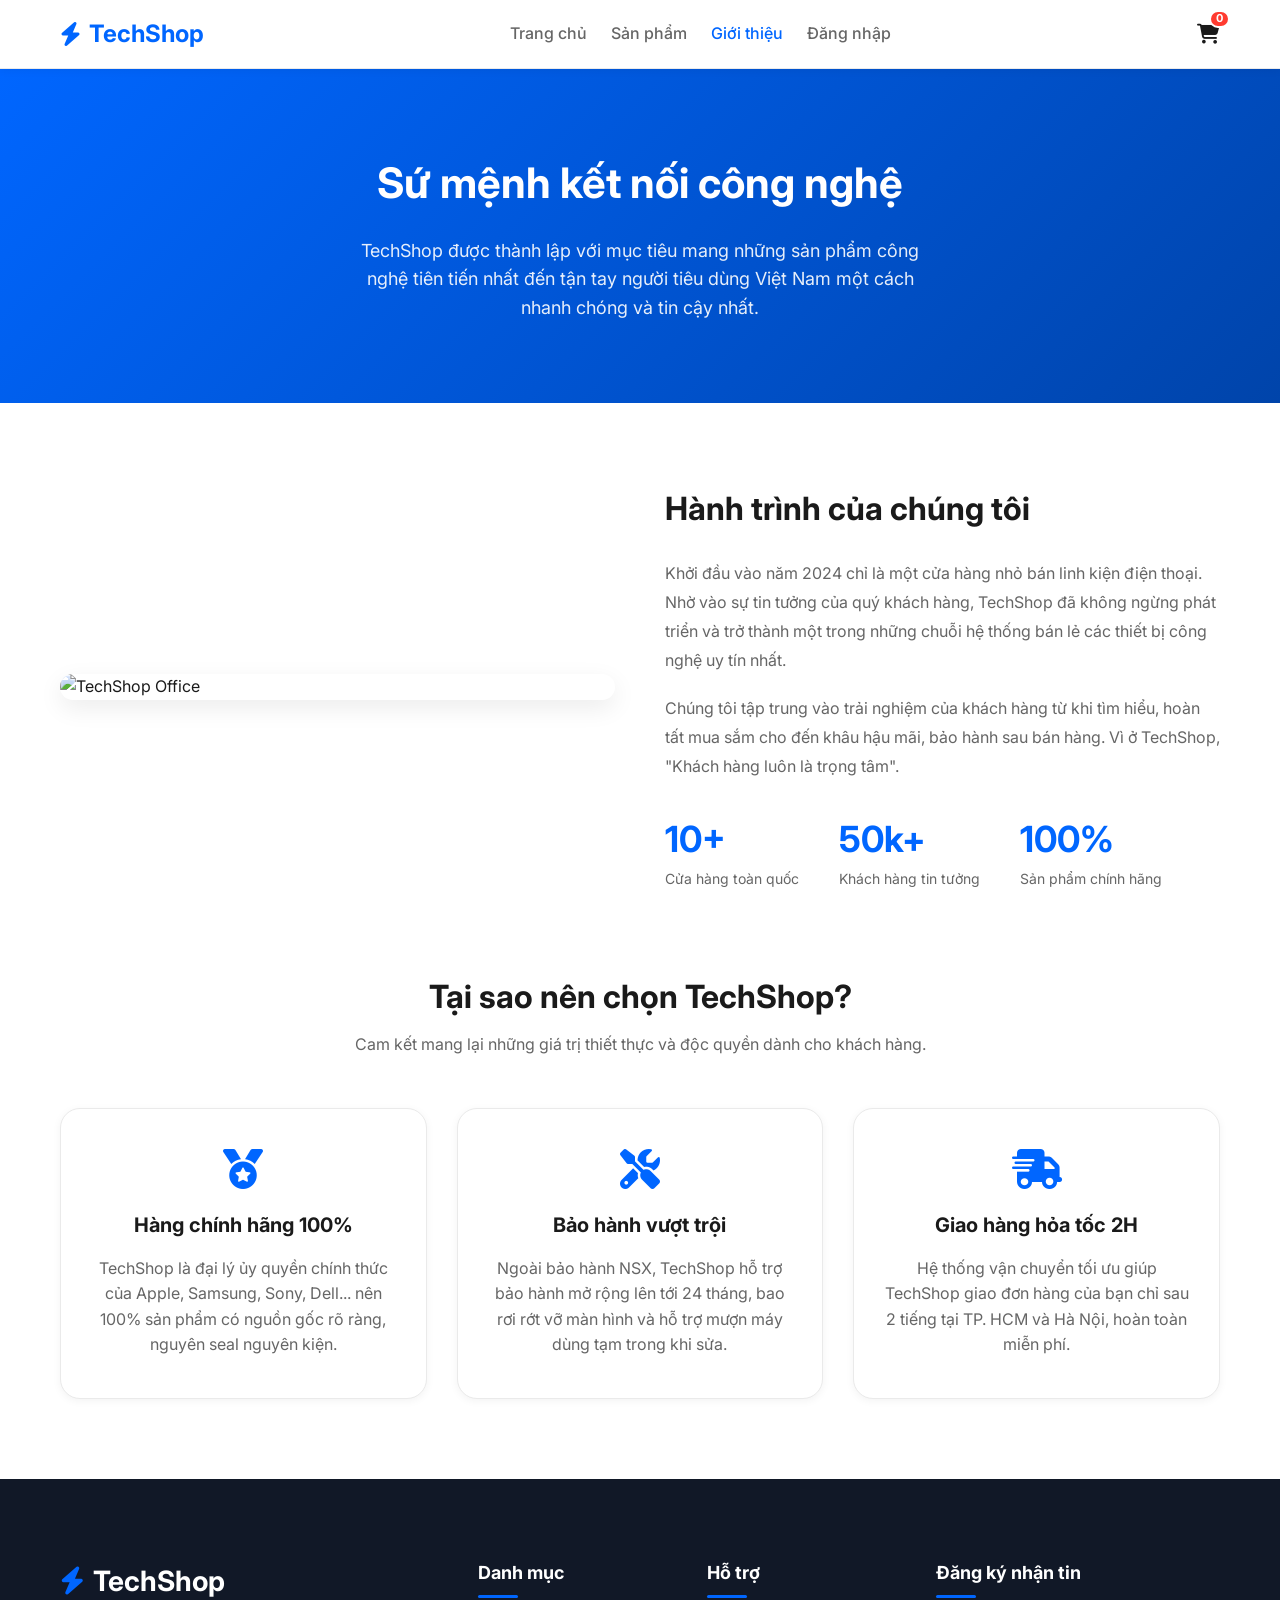
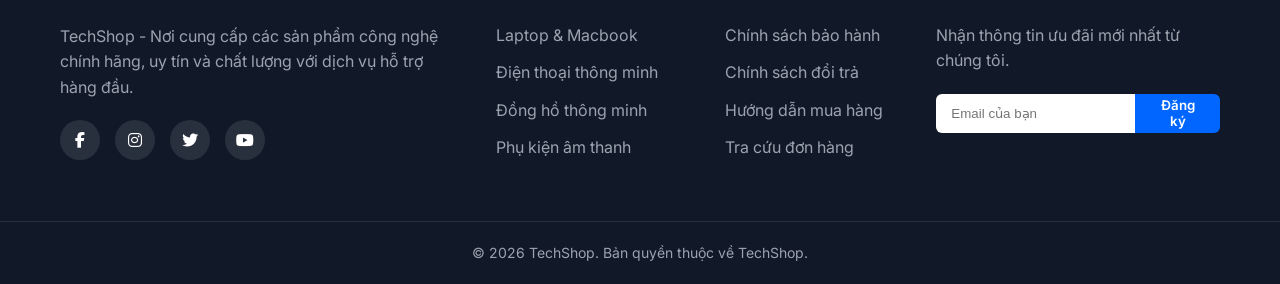
==== about.html @ 66f011f0 "update UI/UX" ====
<!DOCTYPE html>
<html lang="vi">
<head>
    <meta charset="UTF-8">
    <meta name="viewport" content="width=device-width, initial-scale=1.0">
    <title>Giới thiệu về TechShop</title>
    <link href="https://fonts.googleapis.com/css2?family=Inter:wght@400;500;600;700&display=swap" rel="stylesheet">
    <link rel="stylesheet" href="https://cdnjs.cloudflare.com/ajax/libs/font-awesome/6.4.0/css/all.min.css">
    <link rel="stylesheet" href="style.css">
    <link rel="stylesheet" href="pages.css">
</head>
<body>
    <!-- Header -->
    <header class="header">
        <div class="container header-container">
            <a href="index.html" class="logo">
                <i class="fa-solid fa-bolt"></i> TechShop
            </a>
            
            <nav class="nav-menu">
                <ul>
                    <li><a href="index.html">Trang chủ</a></li>
                    <li><a href="index.html#products">Sản phẩm</a></li>
                    <li><a href="about.html" class="active">Giới thiệu</a></li>
                    <li><a href="login.html">Đăng nhập</a></li>
                </ul>
            </nav>
            
            <div class="cart-icon" onclick="window.location.href='cart.html'">
                <i class="fa-solid fa-cart-shopping"></i>
                <span class="cart-count">0</span>
            </div>
            
            <button class="mobile-toggle"><i class="fa-solid fa-bars"></i></button>
        </div>
    </header>

    <!-- About Hero -->
    <section class="about-hero">
        <div class="container">
            <h1>Sứ mệnh kết nối công nghệ</h1>
            <p>TechShop được thành lập với mục tiêu mang những sản phẩm công nghệ tiên tiến nhất đến tận tay người tiêu dùng Việt Nam một cách nhanh chóng và tin cậy nhất.</p>
        </div>
    </section>

    <!-- About Content -->
    <section class="about-content">
        <div class="container">
            <div class="about-grid">
                <div class="about-img">
                    <img src="https://images.unsplash.com/photo-1550751827-4bd374c3f58b?ixlib=rb-4.0.3&ixid=M3wxMjA3fDB8MHxwaG90by1wYWdlfHx8fGVufDB8fHx8fA%3D%3D&auto=format&fit=crop&w=1000&q=80" alt="TechShop Office" style="width: 100%; height: auto;">
                </div>
                <div class="about-text">
                    <h2>Hành trình của chúng tôi</h2>
                    <p>Khởi đầu vào năm 2024 chỉ là một cửa hàng nhỏ bán linh kiện điện thoại. Nhờ vào sự tin tưởng của quý khách hàng, TechShop đã không ngừng phát triển và trở thành một trong những chuỗi hệ thống bán lẻ các thiết bị công nghệ uy tín nhất.</p>
                    <p>Chúng tôi tập trung vào trải nghiệm của khách hàng từ khi tìm hiểu, hoàn tất mua sắm cho đến khâu hậu mãi, bảo hành sau bán hàng. Vì ở TechShop, "Khách hàng luôn là trọng tâm".</p>
                    
                    <div style="margin-top: 30px; display: flex; gap: 40px;">
                        <div>
                            <div style="font-size: 36px; font-weight: 700; color: var(--primary-color);">10+</div>
                            <div style="color: var(--text-muted); font-size: 14px;">Cửa hàng toàn quốc</div>
                        </div>
                        <div>
                            <div style="font-size: 36px; font-weight: 700; color: var(--primary-color);">50k+</div>
                            <div style="color: var(--text-muted); font-size: 14px;">Khách hàng tin tưởng</div>
                        </div>
                        <div>
                            <div style="font-size: 36px; font-weight: 700; color: var(--primary-color);">100%</div>
                            <div style="color: var(--text-muted); font-size: 14px;">Sản phẩm chính hãng</div>
                        </div>
                    </div>
                </div>
            </div>
            
            <div style="text-align: center; margin-bottom: 50px;">
                <h2 style="font-size: 32px; margin-bottom: 10px;">Tại sao nên chọn TechShop?</h2>
                <p style="color: var(--text-muted);">Cam kết mang lại những giá trị thiết thực và độc quyền dành cho khách hàng.</p>
            </div>
            
            <div class="features-grid">
                <div class="feature-card">
                    <i class="fa-solid fa-medal"></i>
                    <h3>Hàng chính hãng 100%</h3>
                    <p>TechShop là đại lý ủy quyền chính thức của Apple, Samsung, Sony, Dell... nên 100% sản phẩm có nguồn gốc rõ ràng, nguyên seal nguyên kiện.</p>
                </div>
                <div class="feature-card">
                    <i class="fa-solid fa-screwdriver-wrench"></i>
                    <h3>Bảo hành vượt trội</h3>
                    <p>Ngoài bảo hành NSX, TechShop hỗ trợ bảo hành mở rộng lên tới 24 tháng, bao rơi rớt vỡ màn hình và hỗ trợ mượn máy dùng tạm trong khi sửa.</p>
                </div>
                <div class="feature-card">
                    <i class="fa-solid fa-truck-fast"></i>
                    <h3>Giao hàng hỏa tốc 2H</h3>
                    <p>Hệ thống vận chuyển tối ưu giúp TechShop giao đơn hàng của bạn chỉ sau 2 tiếng tại TP. HCM và Hà Nội, hoàn toàn miễn phí.</p>
                </div>
            </div>
        </div>
    </section>

    <!-- Footer -->
    <footer class="footer">
        <div class="container footer-container">
            <div class="footer-col">
                <a href="index.html" class="footer-logo">
                    <i class="fa-solid fa-bolt"></i> TechShop
                </a>
                <p>TechShop - Nơi cung cấp các sản phẩm công nghệ chính hãng, uy tín và chất lượng với dịch vụ hỗ trợ hàng đầu.</p>
                <div class="social-links">
                    <a href="#"><i class="fa-brands fa-facebook-f"></i></a>
                    <a href="#"><i class="fa-brands fa-instagram"></i></a>
                    <a href="#"><i class="fa-brands fa-twitter"></i></a>
                    <a href="#"><i class="fa-brands fa-youtube"></i></a>
                </div>
            </div>
            <div class="footer-col">
                <h3>Danh mục</h3>
                <ul>
                    <li><a href="index.html#products">Laptop & Macbook</a></li>
                    <li><a href="index.html#products">Điện thoại thông minh</a></li>
                    <li><a href="index.html#products">Đồng hồ thông minh</a></li>
                    <li><a href="index.html#products">Phụ kiện âm thanh</a></li>
                </ul>
            </div>
            <div class="footer-col">
                <h3>Hỗ trợ</h3>
                <ul>
                    <li><a href="about.html">Chính sách bảo hành</a></li>
                    <li><a href="about.html">Chính sách đổi trả</a></li>
                    <li><a href="about.html">Hướng dẫn mua hàng</a></li>
                    <li><a href="about.html">Tra cứu đơn hàng</a></li>
                </ul>
            </div>
            <div class="footer-col">
                <h3>Đăng ký nhận tin</h3>
                <p>Nhận thông tin ưu đãi mới nhất từ chúng tôi.</p>
                <form class="newsletter-form">
                    <input type="email" placeholder="Email của bạn">
                    <button type="submit">Đăng ký</button>
                </form>
            </div>
        </div>
        <div class="footer-bottom">
            <p>&copy; 2026 TechShop. Bản quyền thuộc về TechShop.</p>
        </div>
    </footer>

    <script src="script.js"></script>
</body>
</html>
---- style.css ----
/* ====== CSS Variables ====== */
:root {
    --primary-color: #0066FF;
    --primary-hover: #0052cc;
    --primary-light: #e6f0ff;
    --text-main: #1a1a1a;
    --text-muted: #666666;
    --bg-main: #ffffff;
    --bg-secondary: #f5f7fa;
    --border-color: #eaeaea;
    --danger: #FF3B30;
    --success: #34C759;
    --shadow-sm: 0 2px 8px rgba(0, 0, 0, 0.05);
    --shadow-md: 0 8px 24px rgba(0, 0, 0, 0.08);
    --shadow-lg: 0 16px 40px rgba(0, 0, 0, 0.12);
    --radius-md: 12px;
    --radius-lg: 20px;
    --transition: all 0.3s ease;
}

/* ====== Reset & Global ====== */
* {
    margin: 0;
    padding: 0;
    box-sizing: border-box;
}

html {
    scroll-behavior: smooth;
}

body {
    font-family: 'Inter', sans-serif;
    color: var(--text-main);
    background-color: var(--bg-main);
    line-height: 1.6;
}

a {
    text-decoration: none;
    color: inherit;
    transition: var(--transition);
}

ul {
    list-style: none;
}

button {
    cursor: pointer;
    font-family: inherit;
    border: none;
    background: none;
    transition: var(--transition);
}

img {
    max-width: 100%;
    height: auto;
    display: block;
}

.container {
    max-width: 1200px;
    margin: 0 auto;
    padding: 0 20px;
}

/* ====== Helper Classes ====== */
.btn {
    display: inline-flex;
    align-items: center;
    justify-content: center;
    padding: 12px 28px;
    border-radius: 50px;
    font-weight: 600;
    gap: 8px;
}

.btn-primary {
    background-color: var(--primary-color);
    color: rgb(255, 255, 255);
    box-shadow: 0 4px 14px rgba(0, 102, 255, 0.3);
}

.btn-primary:hover {
    background-color: var(--primary-hover);
    transform: translateY(-2px);
    box-shadow: 0 6px 20px rgba(0, 102, 255, 0.4);
}

/* ====== Header ====== */
.header {
    position: sticky;
    top: 0;
    z-index: 100;
    background-color: rgba(255, 255, 255, 0.95);
    backdrop-filter: blur(10px);
    border-bottom: 1px solid var(--border-color);
    padding: 15px 0;
    box-shadow: var(--shadow-sm);
}

.header-container {
    display: flex;
    align-items: center;
    justify-content: space-between;
    gap: 20px;
}

.logo {
    font-size: 24px;
    font-weight: 700;
    color: var(--primary-color);
    display: flex;
    align-items: center;
    gap: 8px;
}

.search-bar {
    flex: 1;
    max-width: 400px;
    display: flex;
    position: relative;
    background-color: var(--bg-secondary);
    border-radius: 50px;
    padding: 5px;
    border: 1px solid transparent;
    transition: var(--transition);
}

.search-bar:focus-within {
    border-color: var(--primary-color);
    background-color: var(--bg-main);
    box-shadow: 0 0 0 3px var(--primary-light);
}

.search-bar input {
    flex: 1;
    border: none;
    background: transparent;
    padding: 10px 20px;
    outline: none;
    font-size: 14px;
}

.search-bar button {
    width: 40px;
    height: 40px;
    border-radius: 50%;
    background-color: var(--primary-color);
    color: white;
    display: flex;
    align-items: center;
    justify-content: center;
}

.nav-menu ul {
    display: flex;
    gap: 24px;
}

.nav-menu a {
    font-weight: 500;
    color: var(--text-muted);
}

.nav-menu a:hover, .nav-menu a.active {
    color: var(--primary-color);
}

.cart-icon {
    position: relative;
    font-size: 20px;
    color: var(--text-main);
    cursor: pointer;
    transition: var(--transition);
}

.cart-icon:hover {
    color: var(--primary-color);
}

.cart-count {
    position: absolute;
    top: -8px;
    right: -10px;
    background-color: var(--danger);
    color: white;
    font-size: 11px;
    font-weight: bold;
    height: 18px;
    min-width: 18px;
    border-radius: 10px;
    display: flex;
    align-items: center;
    justify-content: center;
    padding: 0 5px;
    border: 2px solid white;
}

.cart-count.bump {
    animation: bump 0.3s ease;
}

@keyframes bump {
    0% { transform: scale(1); }
    50% { transform: scale(1.5); }
    100% { transform: scale(1); }
}

.mobile-toggle {
    display: none;
    font-size: 24px;
    color: var(--text-main);
}

/* ====== Hero Section ====== */
.hero {
    background: linear-gradient(135deg, var(--bg-secondary) 0%, #ffffff 100%);
    padding: 60px 0 80px;
    overflow: hidden;
}

.hero-container {
    display: flex;
    align-items: center;
    gap: 40px;
}

.hero-content {
    flex: 1;
}

.badge {
    display: inline-block;
    padding: 6px 16px;
    background-color: var(--primary-light);
    color: var(--primary-color);
    font-size: 13px;
    font-weight: 600;
    border-radius: 50px;
    margin-bottom: 20px;
    letter-spacing: 0.5px;
}

.hero h1 {
    font-size: 48px;
    line-height: 1.1;
    margin-bottom: 20px;
    color: #0b132a;
}

.hero p {
    font-size: 18px;
    color: var(--text-muted);
    margin-bottom: 30px;
    max-width: 480px;
}

.hero-image {
    flex: 1;
    position: relative;
    display: flex;
    justify-content: center;
}

.hero-image img {
    border-radius: var(--radius-lg);
    box-shadow: var(--shadow-lg);
    animation: float 6s ease-in-out infinite;
}

@keyframes float {
    0% { transform: translateY(0px); }
    50% { transform: translateY(-15px); }
    100% { transform: translateY(0px); }
}

/* ====== Categories ====== */
.categories {
    padding: 40px 0;
    margin-top: -40px;
    position: relative;
    z-index: 10;
}

.category-grid {
    display: flex;
    justify-content: center;
    gap: 30px;
    flex-wrap: wrap;
}

.category-item {
    background: white;
    padding: 20px 30px;
    border-radius: var(--radius-lg);
    box-shadow: var(--shadow-md);
    display: flex;
    flex-direction: column;
    align-items: center;
    gap: 15px;
    cursor: pointer;
    min-width: 140px;
    transition: var(--transition);
    border: 1px solid transparent;
}

.category-item:hover {
    transform: translateY(-5px);
    border-color: var(--primary-color);
    box-shadow: 0 12px 30px rgba(0, 102, 255, 0.1);
}

.category-icon {
    width: 64px;
    height: 64px;
    border-radius: 50%;
    background-color: var(--bg-secondary);
    display: flex;
    align-items: center;
    justify-content: center;
    font-size: 28px;
    color: var(--primary-color);
    transition: var(--transition);
}

.category-item:hover .category-icon {
    background-color: var(--primary-color);
    color: white;
}

.category-item span {
    font-weight: 600;
}

/* ====== Product Section ====== */
.products {
    padding: 80px 0;
    background-color: var(--bg-main);
}

.section-header {
    display: flex;
    justify-content: space-between;
    align-items: flex-end;
    margin-bottom: 40px;
}

.section-header h2 {
    font-size: 32px;
}

.view-all {
    color: var(--primary-color);
    font-weight: 600;
    display: flex;
    align-items: center;
    gap: 5px;
}

.view-all:hover {
    gap: 10px;
}

.product-grid {
    display: grid;
    grid-template-columns: repeat(4, 1fr);
    gap: 30px;
}

.product-card {
    background-color: white;
    border: 1px solid var(--border-color);
    border-radius: var(--radius-md);
    overflow: hidden;
    transition: var(--transition);
    position: relative;
    display: flex;
    flex-direction: column;
    height: 100%;
}

.product-card:hover {
    transform: translateY(-8px);
    box-shadow: var(--shadow-md);
    border-color: transparent;
}

.product-badge {
    position: absolute;
    top: 15px;
    left: 15px;
    padding: 4px 10px;
    border-radius: 4px;
    font-size: 12px;
    font-weight: 700;
    z-index: 2;
}

.badge-sale {
    background-color: var(--danger);
    color: white;
}

.badge-hot {
    background-color: #ff9f00;
    color: white;
}

.product-img {
    position: relative;
    overflow: hidden;
    aspect-ratio: 1/1;
    background-color: #f8f9fa;
    display: flex;
    align-items: center;
    justify-content: center;
    padding: 20px;
}

.product-img img {
    transition: transform 0.5s ease;
    max-height: 100%;
}

.product-card:hover .product-img img {
    transform: scale(1.08);
}

.product-info {
    padding: 20px;
    display: flex;
    flex-direction: column;
    flex: 1;
}

.product-title {
    font-size: 16px;
    font-weight: 600;
    margin-bottom: 10px;
    color: var(--text-main);
    display: -webkit-box;
    -webkit-line-clamp: 2;
    -webkit-box-orient: vertical;
    overflow: hidden;
    line-height: 1.4;
    flex: 1;
}

.product-price {
    display: flex;
    align-items: baseline;
    gap: 10px;
    margin-bottom: 20px;
}

.current-price {
    font-size: 20px;
    font-weight: 700;
    color: var(--primary-color);
}

.original-price {
    font-size: 14px;
    color: var(--text-muted);
    text-decoration: line-through;
}

.btn-add-cart {
    width: 100%;
    padding: 12px;
    border-radius: 8px;
    background-color: var(--bg-secondary);
    color: var(--primary-color);
    font-weight: 600;
    transition: var(--transition);
    display: flex;
    justify-content: center;
    align-items: center;
    gap: 8px;
    border: 1px solid var(--border-color);
}

.product-card:hover .btn-add-cart {
    background-color: var(--primary-color);
    color: white;
    border-color: var(--primary-color);
}

/* ====== Footer ====== */
.footer {
    background-color: #111827;
    color: white;
    padding: 80px 0 20px;
}

.footer-container {
    display: grid;
    grid-template-columns: 2fr 1fr 1fr 1.5fr;
    gap: 40px;
    margin-bottom: 60px;
}

.footer-logo {
    font-size: 28px;
    font-weight: 700;
    color: white;
    display: flex;
    align-items: center;
    gap: 8px;
    margin-bottom: 20px;
}

.footer-logo i {
    color: var(--primary-color);
}

.footer-col p {
    color: #9ca3af;
    margin-bottom: 20px;
}

.social-links {
    display: flex;
    gap: 15px;
}

.social-links a {
    width: 40px;
    height: 40px;
    border-radius: 50%;
    background-color: rgba(255,255,255,0.1);
    display: flex;
    align-items: center;
    justify-content: center;
    color: white;
}

.social-links a:hover {
    background-color: var(--primary-color);
    transform: translateY(-3px);
}

.footer-col h3 {
    font-size: 18px;
    margin-bottom: 25px;
    position: relative;
    padding-bottom: 10px;
}

.footer-col h3::after {
    content: '';
    position: absolute;
    bottom: 0;
    left: 0;
    width: 40px;
    height: 3px;
    background-color: var(--primary-color);
    border-radius: 3px;
}

.footer-col ul {
    display: flex;
    flex-direction: column;
    gap: 12px;
}

.footer-col ul a {
    color: #9ca3af;
    display: flex;
    align-items: center;
    gap: 8px;
}

.footer-col ul a::before {
    content: '\f105';
    font-family: 'FontAwesome';
    color: var(--primary-color);
    opacity: 0;
    transform: translateX(-10px);
    transition: var(--transition);
}

.footer-col ul a:hover {
    color: white;
    padding-left: 5px;
}

.footer-col ul a:hover::before {
    opacity: 1;
    transform: translateX(0);
}

.newsletter-form {
    display: flex;
    margin-top: 15px;
}

.newsletter-form input {
    flex: 1;
    padding: 12px 15px;
    border: none;
    border-radius: 6px 0 0 6px;
    outline: none;
}

.newsletter-form button {
    padding: 0 20px;
    background-color: var(--primary-color);
    color: white;
    border-radius: 0 6px 6px 0;
    font-weight: 600;
}

.newsletter-form button:hover {
    background-color: var(--primary-hover);
}

.footer-bottom {
    text-align: center;
    padding-top: 20px;
    border-top: 1px solid rgba(255,255,255,0.1);
    color: #9ca3af;
    font-size: 14px;
}

/* ====== Toast Notification ====== */
.toast-container {
    position: fixed;
    bottom: 30px;
    left: 30px;
    z-index: 9999;
    display: flex;
    flex-direction: column;
    gap: 10px;
}

.toast {
    background-color: #ffffff;
    border-left: 4px solid var(--success);
    padding: 15px 20px;
    box-shadow: 0 10px 30px rgba(0,0,0,0.1);
    border-radius: 6px;
    display: flex;
    align-items: center;
    gap: 12px;
    transform: translateX(-150%);
    opacity: 0;
    transition: all 0.4s cubic-bezier(0.68, -0.55, 0.265, 1.55);
}

.toast.show {
    transform: translateX(0);
    opacity: 1;
}

.toast i {
    color: var(--success);
    font-size: 20px;
}

.toast p {
    color: var(--text-main);
    font-weight: 500;
    margin: 0;
    font-size: 14px;
}

/* ====== Responsive ====== */
@media (max-width: 1024px) {
    .product-grid {
        grid-template-columns: repeat(3, 1fr);
    }
    
    .hero h1 {
        font-size: 40px;
    }
}

@media (max-width: 768px) {
    .product-grid {
        grid-template-columns: repeat(2, 1fr);
        gap: 20px;
    }
    
    .hero-container {
        flex-direction: column;
        text-align: center;
    }
    
    .hero h1 {
        font-size: 36px;
    }
    
    .hero p {
        margin: 0 auto 30px;
    }
    
    .badge {
        margin: 0 auto 20px;
    }
    
    .search-bar, .nav-menu {
        display: none;
    }
    
    .mobile-toggle {
        display: block;
    }
    
    .header-container {
        position: relative;
    }
    
    .footer-container {
        grid-template-columns: 1fr 1fr;
    }
}

@media (max-width: 480px) {
    .product-grid {
        grid-template-columns: repeat(2, 1fr);
        gap: 15px;
    }
    
    .product-info {
        padding: 15px;
    }
    
    .product-title {
        font-size: 14px;
    }
    
    .current-price {
        font-size: 16px;
    }
    
    .original-price {
        font-size: 12px;
        display: block;
    }
    
    .product-price {
        flex-direction: column;
        gap: 0;
        margin-bottom: 15px;
    }
    
    .footer-container {
        grid-template-columns: 1fr;
    }
}
---- pages.css ----
/* ====== Additional Styles for Extra Pages (Auth, Cart, Product Detail, About) ====== */

/* ====== Auth Pages (Login & Register) ====== */
.auth-section {
    min-height: calc(100vh - 400px);
    display: flex;
    align-items: center;
    justify-content: center;
    padding: 60px 20px;
    background-color: var(--bg-secondary);
}

.auth-card {
    background-color: white;
    width: 100%;
    max-width: 450px;
    padding: 40px;
    border-radius: var(--radius-lg);
    box-shadow: var(--shadow-md);
}

.auth-card h2 {
    font-size: 28px;
    text-align: center;
    margin-bottom: 10px;
    color: var(--text-main);
}

.auth-subtitle {
    text-align: center;
    color: var(--text-muted);
    margin-bottom: 30px;
}

.form-group {
    margin-bottom: 20px;
}

.form-group label {
    display: block;
    margin-bottom: 8px;
    font-weight: 500;
    font-size: 14px;
}

.input-wrapper {
    position: relative;
    display: flex;
    align-items: center;
}

.input-wrapper i {
    position: absolute;
    left: 15px;
    color: var(--text-muted);
}

.input-wrapper .toggle-password {
    left: auto;
    right: 15px;
    cursor: pointer;
}

.input-wrapper .toggle-password:hover {
    color: var(--primary-color);
}

.input-wrapper input {
    width: 100%;
    padding: 12px 15px 12px 40px;
    border: 1px solid var(--border-color);
    border-radius: 8px;
    font-size: 15px;
    transition: var(--transition);
    outline: none;
}

.input-wrapper input:focus {
    border-color: var(--primary-color);
    box-shadow: 0 0 0 3px var(--primary-light);
}

.auth-actions {
    display: flex;
    justify-content: space-between;
    align-items: center;
    margin-bottom: 25px;
    font-size: 14px;
}

.checkbox-container {
    display: flex;
    align-items: center;
    gap: 8px;
    cursor: pointer;
    color: var(--text-muted);
}

.forgot-password {
    color: var(--primary-color);
    font-weight: 500;
}

.btn-full {
    width: 100%;
}

.auth-divider {
    display: flex;
    align-items: center;
    text-align: center;
    margin: 25px 0;
    color: var(--text-muted);
    font-size: 14px;
}

.auth-divider::before, .auth-divider::after {
    content: '';
    flex: 1;
    border-bottom: 1px solid var(--border-color);
}

.auth-divider span {
    padding: 0 10px;
}

.social-login {
    display: flex;
    gap: 15px;
}

.btn-social {
    flex: 1;
    padding: 10px;
    border-radius: 8px;
    border: 1px solid var(--border-color);
    background: white;
    font-weight: 600;
    display: flex;
    align-items: center;
    justify-content: center;
    gap: 10px;
    color: var(--text-main);
}

.btn-social:hover {
    background: var(--bg-secondary);
}

.btn-google i { color: #EA4335; }
.btn-facebook i { color: #1877F2; }

.auth-footer {
    text-align: center;
    margin-top: 25px;
    color: var(--text-muted);
    font-size: 14px;
}

.auth-footer a {
    color: var(--primary-color);
    font-weight: 600;
}

/* ====== Product Detail Page ====== */
.product-detail-section {
    padding: 60px 0;
}

.breadcrumb {
    margin-bottom: 30px;
    display: flex;
    gap: 10px;
    color: var(--text-muted);
    font-size: 14px;
}

.breadcrumb a {
    color: var(--text-main);
}

.breadcrumb a:hover {
    color: var(--primary-color);
}

.breadcrumb span {
    color: var(--primary-color);
}

.product-detail-layout {
    display: grid;
    grid-template-columns: 1fr 1fr;
    gap: 50px;
    margin-bottom: 60px;
}

.product-gallery {
    display: flex;
    flex-direction: column;
    gap: 15px;
}

.main-image {
    background: #f8f9fa;
    border-radius: var(--radius-lg);
    padding: 40px;
    display: flex;
    justify-content: center;
    border: 1px solid var(--border-color);
}

.main-image img {
    max-height: 400px;
    object-fit: contain;
}

.thumbnail-list {
    display: flex;
    gap: 15px;
}

.thumbnail {
    width: 80px;
    height: 80px;
    border-radius: 8px;
    border: 2px solid transparent;
    padding: 10px;
    background: #f8f9fa;
    cursor: pointer;
    transition: var(--transition);
}

.thumbnail:hover, .thumbnail.active {
    border-color: var(--primary-color);
}

.product-info-detail h1 {
    font-size: 28px;
    margin-bottom: 15px;
}

.product-meta {
    display: flex;
    align-items: center;
    gap: 20px;
    margin-bottom: 20px;
    font-size: 14px;
    color: var(--text-muted);
}

.rating-stars {
    color: #FFB800;
}

.product-price-large {
    font-size: 32px;
    font-weight: 700;
    color: var(--primary-color);
    margin-bottom: 5px;
}

.product-price-wrapper {
    margin-bottom: 30px;
    padding-bottom: 20px;
    border-bottom: 1px solid var(--border-color);
}

.product-short-desc {
    margin-bottom: 30px;
    color: var(--text-muted);
    line-height: 1.8;
}

.product-options {
    margin-bottom: 30px;
}

.option-group {
    margin-bottom: 20px;
}

.option-group h4 {
    margin-bottom: 10px;
    font-size: 14px;
}

.color-options, .storage-options {
    display: flex;
    gap: 15px;
}

.color-btn, .storage-btn {
    padding: 8px 16px;
    border: 1px solid var(--border-color);
    border-radius: 8px;
    background: white;
    font-weight: 500;
}

.color-btn.active, .storage-btn.active {
    border-color: var(--primary-color);
    color: var(--primary-color);
    background: var(--primary-light);
}

.action-buttons {
    display: flex;
    gap: 15px;
    margin-bottom: 30px;
}

.btn-cart-large {
    flex: 1;
    padding: 16px;
    font-size: 16px;
}

/* Reviews */
.reviews-section {
    margin-top: 60px;
    padding-top: 40px;
    border-top: 1px solid var(--border-color);
}

.reviews-section h3 {
    font-size: 24px;
    margin-bottom: 30px;
}

.review-card {
    background: var(--bg-secondary);
    padding: 24px;
    border-radius: var(--radius-md);
    margin-bottom: 20px;
}

.review-header {
    display: flex;
    justify-content: space-between;
    margin-bottom: 15px;
}

.reviewer-info {
    display: flex;
    align-items: center;
    gap: 10px;
}

.avatar {
    width: 40px;
    height: 40px;
    border-radius: 50%;
    background: var(--primary-color);
    color: white;
    display: flex;
    align-items: center;
    justify-content: center;
    font-weight: bold;
}

.reviewer-name {
    font-weight: 600;
}

.review-date {
    font-size: 13px;
    color: var(--text-muted);
}

.review-content {
    line-height: 1.6;
    color: var(--text-main);
}

/* ====== Cart Page ====== */
.cart-section {
    padding: 60px 0;
}

.cart-layout {
    display: grid;
    grid-template-columns: 2fr 1fr;
    gap: 40px;
}

.cart-items {
    background: white;
    border-radius: var(--radius-md);
    border: 1px solid var(--border-color);
    overflow: hidden;
}

.cart-header, .cart-item {
    display: grid;
    grid-template-columns: 3fr 1fr 1fr 1fr;
    padding: 20px;
    align-items: center;
}

.cart-header {
    background: var(--bg-secondary);
    font-weight: 600;
    border-bottom: 1px solid var(--border-color);
}

.cart-item {
    border-bottom: 1px solid var(--border-color);
}

.cart-item:last-child {
    border-bottom: none;
}

.cart-product-info {
    display: flex;
    align-items: center;
    gap: 15px;
}

.cart-product-img {
    width: 80px;
    height: 80px;
    background: #f8f9fa;
    border-radius: 8px;
    padding: 10px;
    display: flex;
    align-items: center;
    justify-content: center;
}

.cart-product-img img {
    max-height: 100%;
}

.cart-product-title {
    font-weight: 600;
    margin-bottom: 5px;
}

.qty-control {
    display: flex;
    align-items: center;
    border: 1px solid var(--border-color);
    border-radius: 6px;
    width: max-content;
    overflow: hidden;
}

.qty-btn {
    width: 30px;
    height: 30px;
    background: var(--bg-secondary);
    display: flex;
    align-items: center;
    justify-content: center;
}

.qty-btn:hover {
    background: #e2e8f0;
}

.qty-input {
    width: 40px;
    height: 30px;
    border: none;
    text-align: center;
    border-left: 1px solid var(--border-color);
    border-right: 1px solid var(--border-color);
    outline: none;
}

.cart-price, .cart-total {
    font-weight: 600;
}

.cart-total {
    color: var(--primary-color);
}

.btn-remove {
    color: var(--danger);
    font-size: 18px;
}

.btn-remove:hover {
    color: #cc0000;
}

/* Cart Summary */
.cart-summary {
    background: white;
    padding: 25px;
    border-radius: var(--radius-md);
    border: 1px solid var(--border-color);
    height: max-content;
    position: sticky;
    top: 100px;
}

.summary-title {
    font-size: 20px;
    margin-bottom: 20px;
    padding-bottom: 15px;
    border-bottom: 1px solid var(--border-color);
}

.summary-line {
    display: flex;
    justify-content: space-between;
    margin-bottom: 15px;
    color: var(--text-muted);
}

.summary-total {
    display: flex;
    justify-content: space-between;
    margin-bottom: 25px;
    font-weight: 700;
    font-size: 20px;
    padding-top: 15px;
    border-top: 1px solid var(--border-color);
    color: var(--text-main);
}

.summary-total span:last-child {
    color: var(--primary-color);
}

/* ====== Checkout Page ====== */
.checkout-layout {
    display: grid;
    grid-template-columns: 1fr 1fr;
    gap: 40px;
}

.checkout-form-section {
    background: white;
    padding: 30px;
    border-radius: var(--radius-md);
    border: 1px solid var(--border-color);
}

.checkout-form-section h3 {
    margin-bottom: 25px;
    font-size: 20px;
}

.form-row {
    display: grid;
    grid-template-columns: 1fr 1fr;
    gap: 20px;
}

.payment-methods {
    display: flex;
    flex-direction: column;
    gap: 15px;
    margin-top: 25px;
}

.payment-method {
    display: flex;
    align-items: center;
    gap: 15px;
    padding: 15px;
    border: 1px solid var(--border-color);
    border-radius: 8px;
    cursor: pointer;
    transition: var(--transition);
}

.payment-method:hover, .payment-method.active {
    border-color: var(--primary-color);
    background: var(--primary-light);
}

.payment-method input[type="radio"] {
    accent-color: var(--primary-color);
    width: 18px;
    height: 18px;
}

.payment-icon {
    font-size: 24px;
    color: var(--primary-color);
}

/* ====== About Page ====== */
.about-hero {
    background: linear-gradient(135deg, var(--primary-color) 0%, #0044aa 100%);
    color: white;
    padding: 80px 0;
    text-align: center;
}

.about-hero h1 {
    font-size: 42px;
    margin-bottom: 20px;
}

.about-hero p {
    font-size: 18px;
    max-width: 600px;
    margin: 0 auto;
    opacity: 0.9;
}

.about-content {
    padding: 80px 0;
}

.about-grid {
    display: grid;
    grid-template-columns: 1fr 1fr;
    gap: 50px;
    align-items: center;
    margin-bottom: 80px;
}

.about-img img {
    border-radius: var(--radius-lg);
    box-shadow: var(--shadow-md);
}

.about-text h2 {
    font-size: 32px;
    margin-bottom: 25px;
}

.about-text p {
    color: var(--text-muted);
    margin-bottom: 20px;
    font-size: 16px;
    line-height: 1.8;
}

.features-grid {
    display: grid;
    grid-template-columns: repeat(3, 1fr);
    gap: 30px;
    text-align: center;
}

.feature-card {
    padding: 40px 30px;
    background: white;
    border-radius: var(--radius-lg);
    box-shadow: var(--shadow-sm);
    border: 1px solid var(--border-color);
}

.feature-card i {
    font-size: 40px;
    color: var(--primary-color);
    margin-bottom: 20px;
}

.feature-card h3 {
    margin-bottom: 15px;
    font-size: 20px;
}

.feature-card p {
    color: var(--text-muted);
}

/* ====== Responsive Additions ====== */
@media (max-width: 768px) {
    .product-detail-layout, .cart-layout, .checkout-layout, .about-grid {
        grid-template-columns: 1fr;
    }
    
    .cart-header {
        display: none;
    }
    
    .cart-item {
        grid-template-columns: 1fr;
        gap: 15px;
        position: relative;
    }
    
    .btn-remove {
        position: absolute;
        top: 20px;
        right: 20px;
    }
    
    .features-grid {
        grid-template-columns: 1fr;
    }
}

/* ====== Profile Page ====== */
.profile-section {
    padding: 60px 0;
    min-height: calc(100vh - 400px);
    background-color: var(--bg-secondary);
}

.profile-layout {
    display: grid;
    grid-template-columns: 280px 1fr;
    gap: 30px;
}

.profile-sidebar {
    background: white;
    border-radius: var(--radius-md);
    border: 1px solid var(--border-color);
    padding: 20px 0;
    height: max-content;
    box-shadow: var(--shadow-sm);
}

.user-avatar-info {
    display: flex;
    align-items: center;
    gap: 15px;
    padding: 0 20px 20px;
    border-bottom: 1px solid var(--border-color);
    margin-bottom: 10px;
}

.avatar-placeholder {
    width: 50px;
    height: 50px;
    border-radius: 50%;
    background: var(--primary-color);
    color: white;
    display: flex;
    align-items: center;
    justify-content: center;
    font-size: 20px;
    font-weight: 700;
}

.profile-nav li {
    padding: 15px 20px;
    cursor: pointer;
    display: flex;
    align-items: center;
    gap: 15px;
    transition: var(--transition);
    border-left: 3px solid transparent;
    font-weight: 500;
}

.profile-nav li:hover, .profile-nav li.active {
    background: var(--primary-light);
    color: var(--primary-color);
    border-left-color: var(--primary-color);
}

.profile-nav li a {
    display: flex;
    align-items: center;
    gap: 15px;
    width: 100%;
}

.profile-content {
    background: white;
    border-radius: var(--radius-md);
    border: 1px solid var(--border-color);
    padding: 30px;
    box-shadow: var(--shadow-sm);
}

.profile-tab {
    display: none;
    animation: fadeIn 0.4s ease;
}

.profile-tab.active-tab {
    display: block;
}

@keyframes fadeIn {
    from { opacity: 0; transform: translateY(10px); }
    to { opacity: 1; transform: translateY(0); }
}

.tab-title {
    font-size: 24px;
    margin-bottom: 25px;
    padding-bottom: 15px;
    border-bottom: 1px solid var(--border-color);
}

.order-tabs {
    display: flex;
    gap: 10px;
    margin-bottom: 25px;
    border-bottom: 1px solid var(--border-color);
    padding-bottom: 15px;
    overflow-x: auto;
}

.order-tab-btn {
    padding: 8px 16px;
    border-radius: 50px;
    border: 1px solid var(--border-color);
    background: white;
    font-weight: 500;
    white-space: nowrap;
}

.order-tab-btn.active {
    background: var(--primary-light);
    color: var(--primary-color);
    border-color: var(--primary-color);
}

.form-row {
    display: grid;
    grid-template-columns: 1fr 1fr;
    gap: 20px;
}

@media (max-width: 768px) {
    .profile-layout {
        grid-template-columns: 1fr;
    }
}
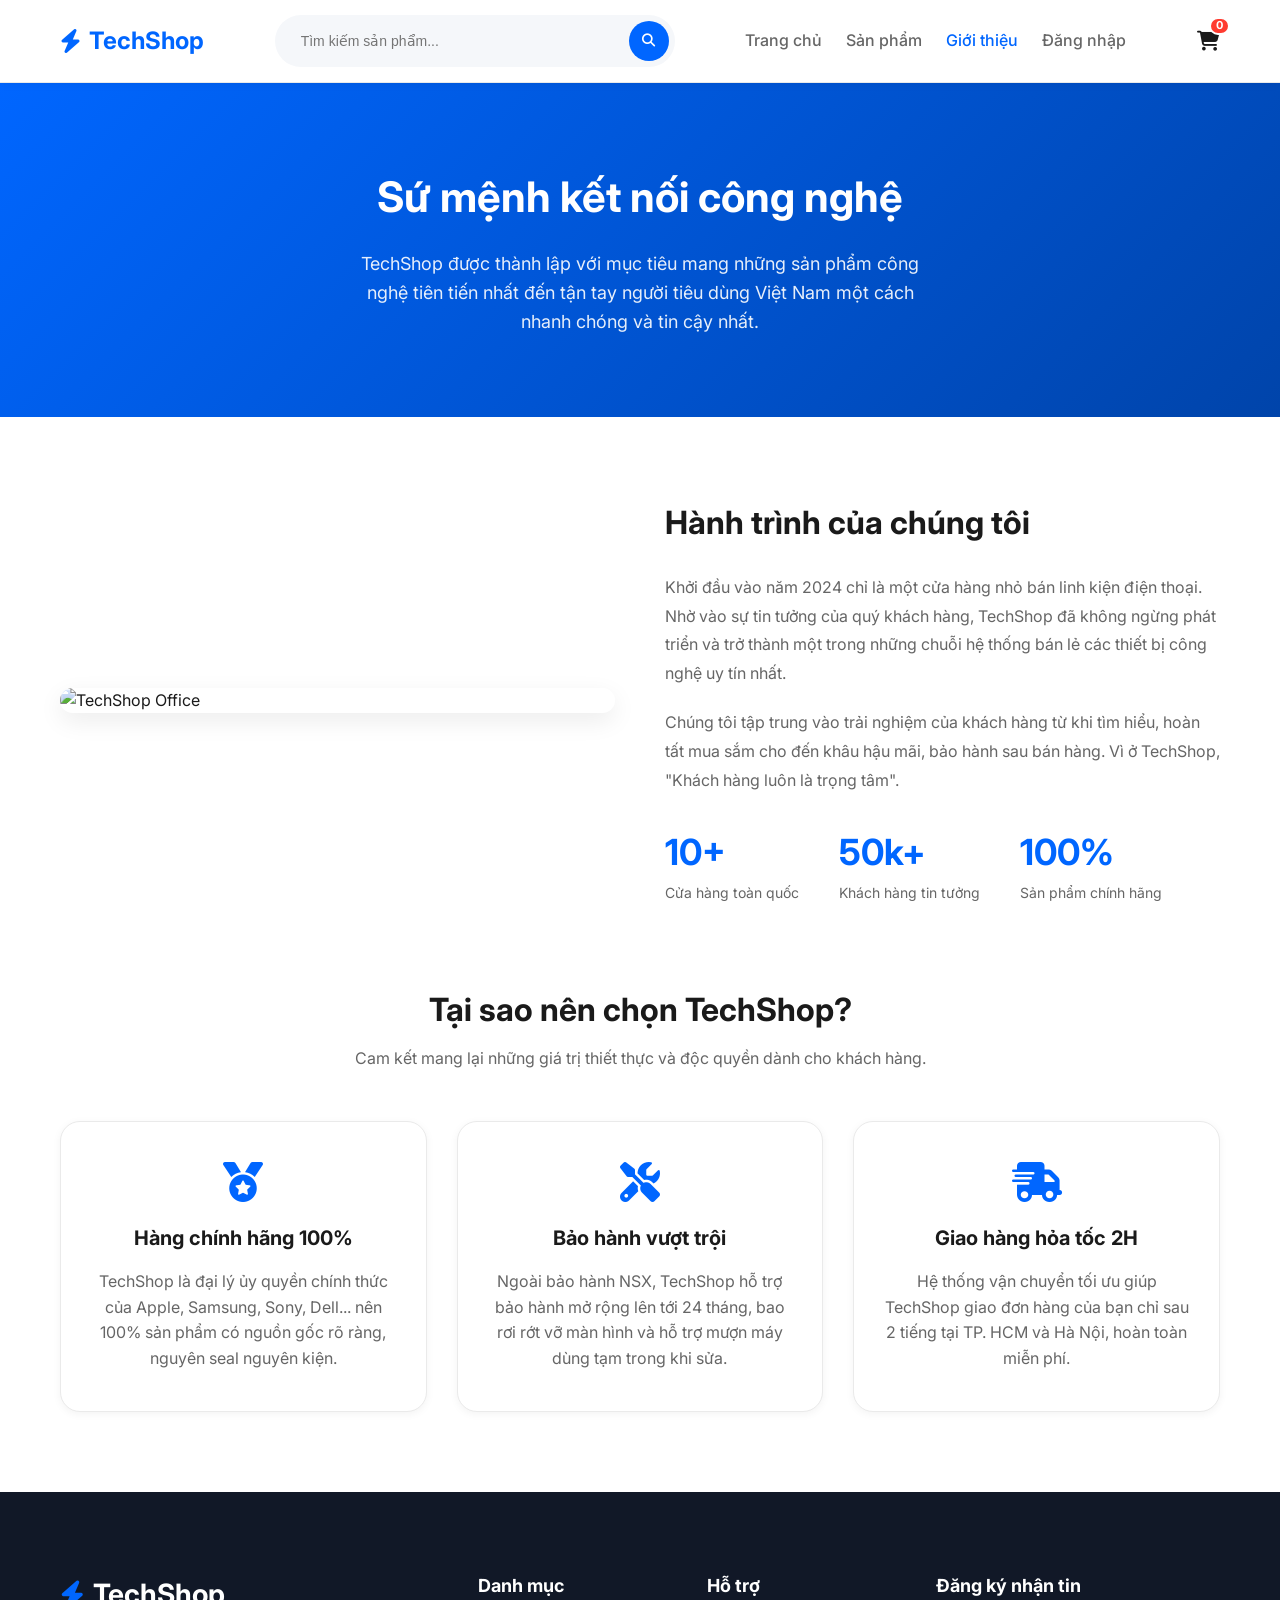
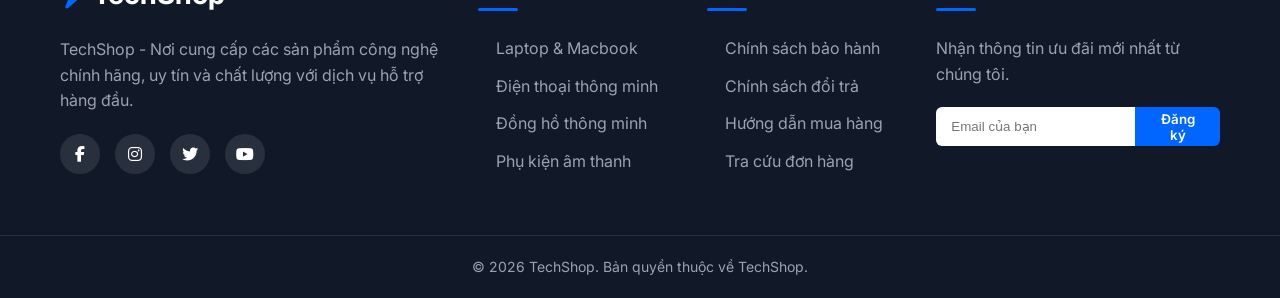
==== commit fb4f4aee: "Update UI /UX" ====
--- a/about.html
+++ b/about.html
@@ -16,6 +16,11 @@
             <a href="index.html" class="logo">
                 <i class="fa-solid fa-bolt"></i> TechShop
             </a>
+            
+            <div class="search-bar">
+                <input type="text" placeholder="Tìm kiếm sản phẩm...">
+                <button type="button"><i class="fa-solid fa-magnifying-glass"></i></button>
+            </div>
             
             <nav class="nav-menu">
                 <ul>
@@ -115,10 +120,10 @@
             <div class="footer-col">
                 <h3>Danh mục</h3>
                 <ul>
-                    <li><a href="index.html#products">Laptop & Macbook</a></li>
-                    <li><a href="index.html#products">Điện thoại thông minh</a></li>
-                    <li><a href="index.html#products">Đồng hồ thông minh</a></li>
-                    <li><a href="index.html#products">Phụ kiện âm thanh</a></li>
+                    <li><a href="index.html?cat=laptop#products">Laptop & Macbook</a></li>
+                    <li><a href="index.html?cat=phone#products">Điện thoại thông minh</a></li>
+                    <li><a href="index.html?cat=watch#products">Đồng hồ thông minh</a></li>
+                    <li><a href="index.html?cat=audio#products">Phụ kiện âm thanh</a></li>
                 </ul>
             </div>
             <div class="footer-col">
@@ -144,6 +149,9 @@
         </div>
     </footer>
 
+    <button id="backToTop" class="back-to-top" title="Cuộn lên đầu trang">
+        <i class="fa-solid fa-arrow-up"></i>
+    </button>
     <script src="script.js"></script>
 </body>
 </html>
--- a/style.css
+++ b/style.css
@@ -307,10 +307,15 @@
     border: 1px solid transparent;
 }
 
-.category-item:hover {
+.category-item:hover, .category-item.active {
     transform: translateY(-5px);
     border-color: var(--primary-color);
     box-shadow: 0 12px 30px rgba(0, 102, 255, 0.1);
+}
+
+.category-item.active .category-icon {
+    background-color: var(--primary-color);
+    color: white;
 }
 
 .category-icon {
@@ -446,6 +451,7 @@
     -webkit-box-orient: vertical;
     overflow: hidden;
     line-height: 1.4;
+    line-clamp: 2;
     flex: 1;
 }
 
@@ -752,3 +758,48 @@
         grid-template-columns: 1fr;
     }
 }
+
+/* ====== Back to Top Button ====== */
+.back-to-top {
+    position: fixed;
+    bottom: 30px;
+    right: 30px;
+    width: 50px;
+    height: 50px;
+    background-color: var(--primary-color);
+    color: white;
+    border-radius: 50%;
+    display: flex;
+    align-items: center;
+    justify-content: center;
+    font-size: 20px;
+    cursor: pointer;
+    box-shadow: var(--shadow-md);
+    transition: var(--transition);
+    border: 2px solid white;
+    z-index: 999;
+    opacity: 0;
+    visibility: hidden;
+    transform: translateY(20px);
+}
+
+.back-to-top.show {
+    opacity: 1;
+    visibility: visible;
+    transform: translateY(0);
+}
+
+.back-to-top:hover {
+    background-color: var(--primary-hover);
+    transform: translateY(-5px);
+    box-shadow: var(--shadow-lg);
+}
+
+@media (max-width: 768px) {
+    .back-to-top {
+        bottom: 20px;
+        right: 20px;
+        width: 45px;
+        height: 45px;
+    }
+}
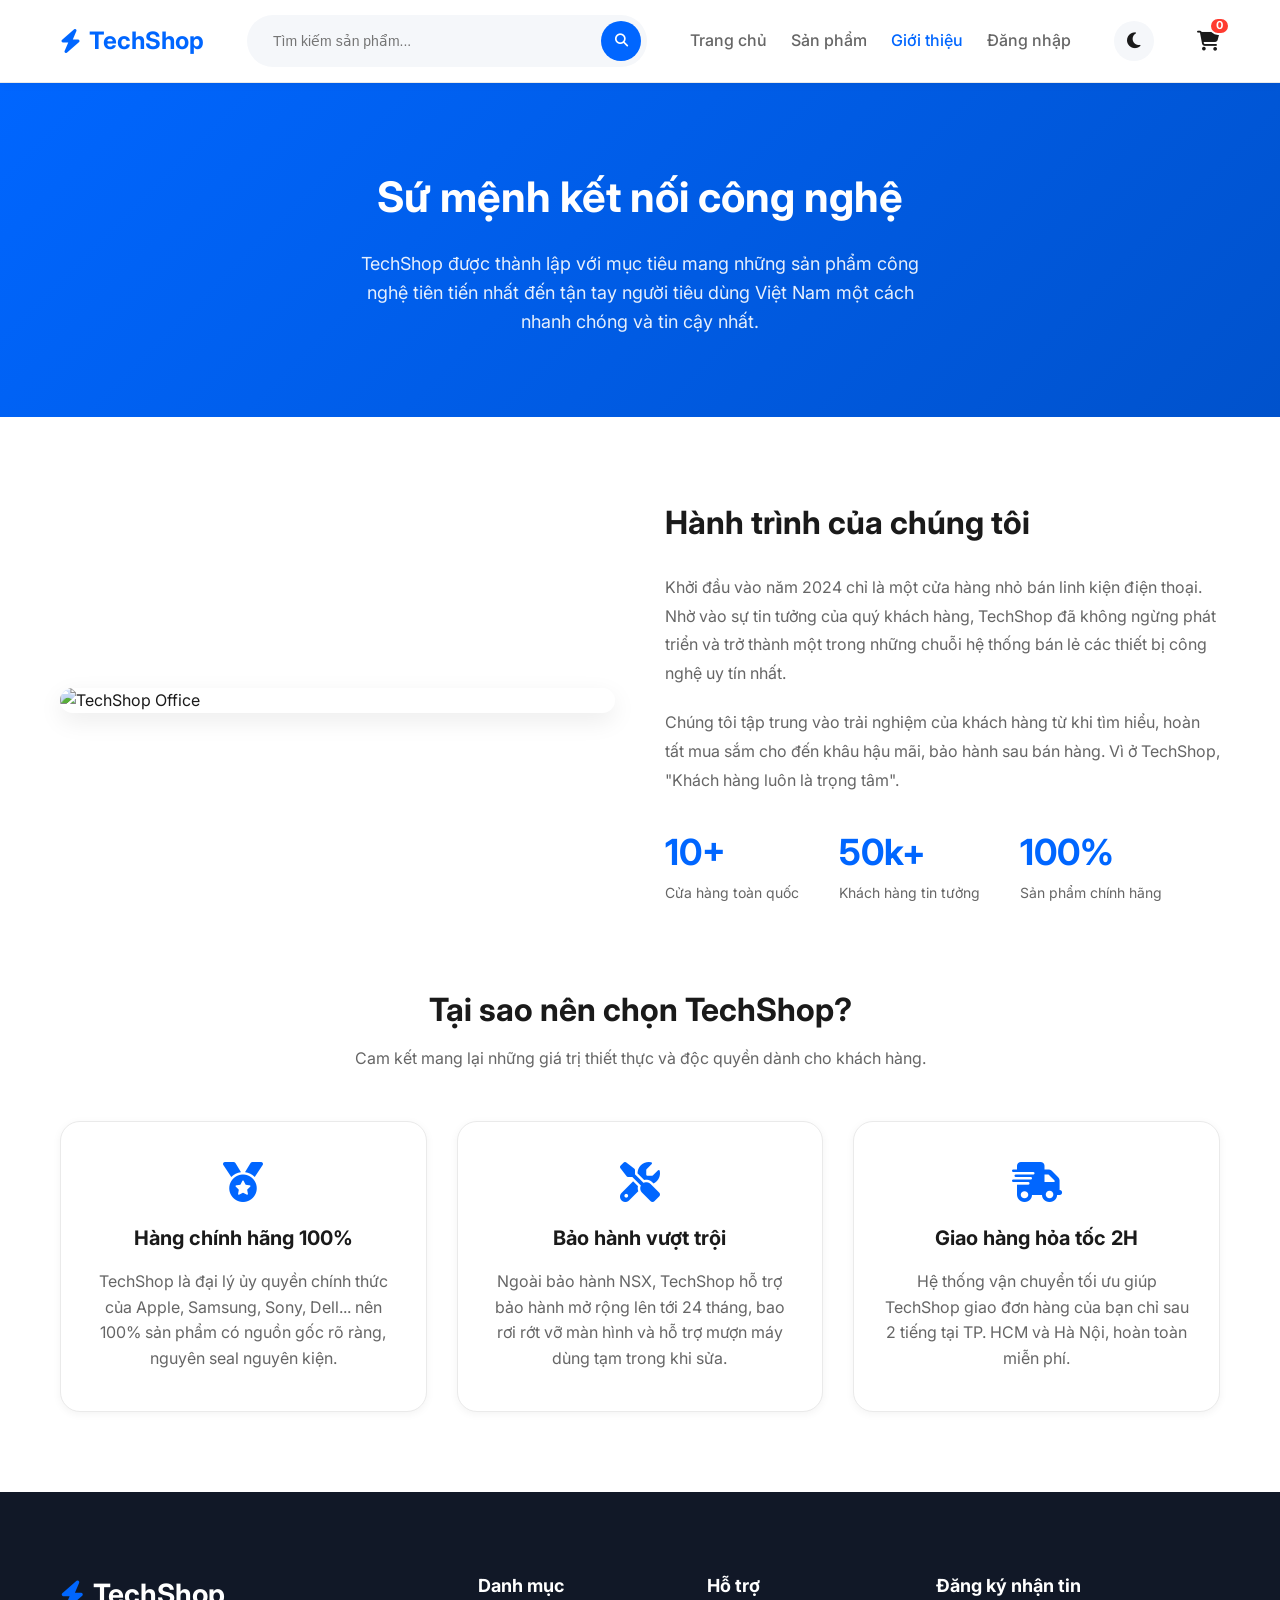
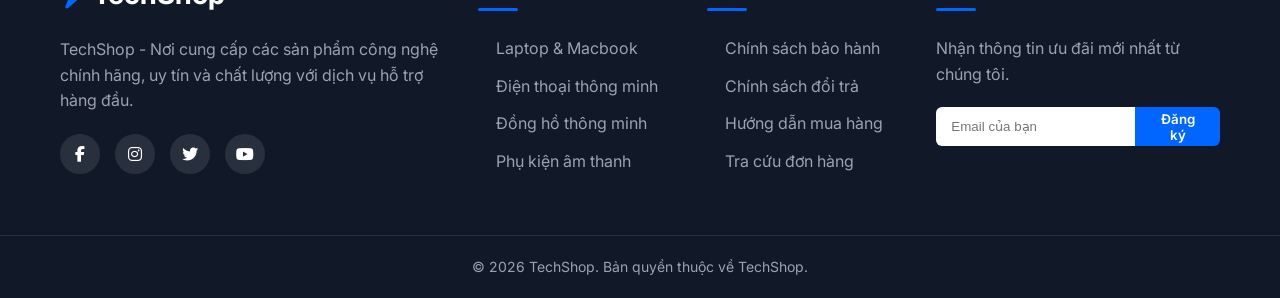
==== commit cb910d16: "Update" ====
--- a/about.html
+++ b/about.html
@@ -1,6 +1,7 @@
 <!DOCTYPE html>
 <html lang="vi">
 <head>
+    <link rel="icon" type="image/svg+xml" href="assets/images/favicon.svg">
     <meta charset="UTF-8">
     <meta name="viewport" content="width=device-width, initial-scale=1.0">
     <title>Giới thiệu về TechShop</title>
--- a/style.css
+++ b/style.css
@@ -7,6 +7,8 @@
     --text-muted: #666666;
     --bg-main: #ffffff;
     --bg-secondary: #f5f7fa;
+    --bg-card: #ffffff;
+    --bg-input: #f5f7fa;
     --border-color: #eaeaea;
     --danger: #FF3B30;
     --success: #34C759;
@@ -16,6 +18,30 @@
     --radius-md: 12px;
     --radius-lg: 20px;
     --transition: all 0.3s ease;
+    --header-bg: rgba(255, 255, 255, 0.95);
+    --hero-gradient: linear-gradient(135deg, var(--bg-secondary) 0%, #ffffff 100%);
+    --footer-bg: #111827;
+    --footer-text: #9ca3af;
+    --footer-heading: #ffffff;
+}
+
+[data-theme="dark"] {
+    --primary-color: #3d8bff;
+    --primary-hover: #5c9eff;
+    --primary-light: #1a2a44;
+    --text-main: #f3f4f6;
+    --text-muted: #9ca3af;
+    --bg-main: #0f172a;
+    --bg-secondary: #1e293b;
+    --bg-card: #1e293b;
+    --bg-input: #334155;
+    --border-color: #334155;
+    --shadow-sm: 0 2px 8px rgba(0, 0, 0, 0.2);
+    --shadow-md: 0 8px 24px rgba(0, 0, 0, 0.3);
+    --shadow-lg: 0 16px 40px rgba(0, 0, 0, 0.4);
+    --header-bg: rgba(15, 23, 42, 0.95);
+    --hero-gradient: linear-gradient(135deg, #1e293b 0%, #0f172a 100%);
+    --footer-bg: #020617;
 }
 
 /* ====== Reset & Global ====== */
@@ -94,7 +120,7 @@
     position: sticky;
     top: 0;
     z-index: 100;
-    background-color: rgba(255, 255, 255, 0.95);
+    background-color: var(--header-bg);
     backdrop-filter: blur(10px);
     border-bottom: 1px solid var(--border-color);
     padding: 15px 0;
@@ -122,7 +148,7 @@
     max-width: 400px;
     display: flex;
     position: relative;
-    background-color: var(--bg-secondary);
+    background-color: var(--bg-input);
     border-radius: 50px;
     padding: 5px;
     border: 1px solid transparent;
@@ -142,6 +168,7 @@
     padding: 10px 20px;
     outline: none;
     font-size: 14px;
+    color: var(--text-main);
 }
 
 .search-bar button {
@@ -196,7 +223,7 @@
     align-items: center;
     justify-content: center;
     padding: 0 5px;
-    border: 2px solid white;
+    border: 2px solid var(--bg-main);
 }
 
 .cart-count.bump {
@@ -217,7 +244,7 @@
 
 /* ====== Hero Section ====== */
 .hero {
-    background: linear-gradient(135deg, var(--bg-secondary) 0%, #ffffff 100%);
+    background: var(--hero-gradient);
     padding: 60px 0 80px;
     overflow: hidden;
 }
@@ -248,7 +275,7 @@
     font-size: 48px;
     line-height: 1.1;
     margin-bottom: 20px;
-    color: #0b132a;
+    color: var(--text-main);
 }
 
 .hero p {
@@ -293,7 +320,7 @@
 }
 
 .category-item {
-    background: white;
+    background: var(--bg-card);
     padding: 20px 30px;
     border-radius: var(--radius-lg);
     box-shadow: var(--shadow-md);
@@ -376,7 +403,7 @@
 }
 
 .product-card {
-    background-color: white;
+    background-color: var(--bg-card);
     border: 1px solid var(--border-color);
     border-radius: var(--radius-md);
     overflow: hidden;
@@ -418,7 +445,7 @@
     position: relative;
     overflow: hidden;
     aspect-ratio: 1/1;
-    background-color: #f8f9fa;
+    background-color: var(--bg-input);
     display: flex;
     align-items: center;
     justify-content: center;
@@ -497,7 +524,7 @@
 
 /* ====== Footer ====== */
 .footer {
-    background-color: #111827;
+    background-color: var(--footer-bg);
     color: white;
     padding: 80px 0 20px;
 }
@@ -644,7 +671,7 @@
 }
 
 .toast {
-    background-color: #ffffff;
+    background-color: var(--bg-card);
     border-left: 4px solid var(--success);
     padding: 15px 20px;
     box-shadow: 0 10px 30px rgba(0,0,0,0.1);
@@ -672,6 +699,27 @@
     font-weight: 500;
     margin: 0;
     font-size: 14px;
+}
+
+/* ====== Theme Toggle ====== */
+.theme-toggle {
+    width: 40px;
+    height: 40px;
+    border-radius: 50%;
+    display: flex;
+    align-items: center;
+    justify-content: center;
+    font-size: 18px;
+    color: var(--text-main);
+    background-color: var(--bg-secondary);
+    cursor: pointer;
+    transition: var(--transition);
+}
+
+.theme-toggle:hover {
+    background-color: var(--primary-light);
+    color: var(--primary-color);
+    transform: rotate(15deg);
 }
 
 /* ====== Responsive ====== */
--- a/pages.css
+++ b/pages.css
@@ -11,7 +11,7 @@
 }
 
 .auth-card {
-    background-color: white;
+    background-color: var(--bg-card);
     width: 100%;
     max-width: 450px;
     padding: 40px;
@@ -134,7 +134,7 @@
     padding: 10px;
     border-radius: 8px;
     border: 1px solid var(--border-color);
-    background: white;
+    background: var(--bg-card);
     font-weight: 600;
     display: flex;
     align-items: center;
@@ -201,7 +201,7 @@
 }
 
 .main-image {
-    background: #f8f9fa;
+    background: var(--bg-input);
     border-radius: var(--radius-lg);
     padding: 40px;
     display: flex;
@@ -225,7 +225,7 @@
     border-radius: 8px;
     border: 2px solid transparent;
     padding: 10px;
-    background: #f8f9fa;
+    background: var(--bg-input);
     cursor: pointer;
     transition: var(--transition);
 }
@@ -372,6 +372,78 @@
     color: var(--text-main);
 }
 
+/* Review Form */
+.review-form-container {
+    max-height: 0;
+    overflow: hidden;
+    transition: max-height 0.5s ease-out, margin 0.5s ease;
+    background: var(--bg-card);
+    border-radius: var(--radius-md);
+    border: 1px solid transparent;
+}
+
+.review-form-container.show {
+    max-height: 600px;
+    margin-bottom: 30px;
+    padding: 30px;
+    border-color: var(--border-color);
+    box-shadow: var(--shadow-sm);
+}
+
+.review-form h4 {
+    margin-bottom: 20px;
+    font-size: 18px;
+}
+
+.star-rating-input {
+    display: flex;
+    gap: 10px;
+    margin-bottom: 20px;
+    font-size: 24px;
+    color: #e2e8f0;
+}
+
+.star-rating-input i {
+    cursor: pointer;
+    transition: var(--transition);
+}
+
+.star-rating-input i.active, .star-rating-input i:hover {
+    color: #FFB800;
+}
+
+.review-form textarea {
+    width: 100%;
+    padding: 15px;
+    border: 1px solid var(--border-color);
+    border-radius: 8px;
+    min-height: 120px;
+    margin-bottom: 20px;
+    font-family: inherit;
+    outline: none;
+    transition: var(--transition);
+}
+
+.review-form textarea:focus {
+    border-color: var(--primary-color);
+    box-shadow: 0 0 0 3px var(--primary-light);
+}
+
+.review-success-msg {
+    display: none;
+    text-align: center;
+    padding: 40px;
+    background: var(--primary-light);
+    border-radius: var(--radius-md);
+    color: var(--primary-color);
+    margin-bottom: 30px;
+}
+
+.review-success-msg i {
+    font-size: 48px;
+    margin-bottom: 15px;
+}
+
 /* ====== Cart Page ====== */
 .cart-section {
     padding: 60px 0;
@@ -384,7 +456,7 @@
 }
 
 .cart-items {
-    background: white;
+    background: var(--bg-card);
     border-radius: var(--radius-md);
     border: 1px solid var(--border-color);
     overflow: hidden;
@@ -420,7 +492,7 @@
 .cart-product-img {
     width: 80px;
     height: 80px;
-    background: #f8f9fa;
+    background: var(--bg-input);
     border-radius: 8px;
     padding: 10px;
     display: flex;
@@ -464,6 +536,8 @@
     height: 30px;
     border: none;
     text-align: center;
+    background: var(--bg-card);
+    color: var(--text-main);
     border-left: 1px solid var(--border-color);
     border-right: 1px solid var(--border-color);
     outline: none;
@@ -488,7 +562,7 @@
 
 /* Cart Summary */
 .cart-summary {
-    background: white;
+    background: var(--bg-card);
     padding: 25px;
     border-radius: var(--radius-md);
     border: 1px solid var(--border-color);
@@ -534,7 +608,7 @@
 }
 
 .checkout-form-section {
-    background: white;
+    background: var(--bg-card);
     padding: 30px;
     border-radius: var(--radius-md);
     border: 1px solid var(--border-color);
@@ -587,7 +661,7 @@
 
 /* ====== About Page ====== */
 .about-hero {
-    background: linear-gradient(135deg, var(--primary-color) 0%, #0044aa 100%);
+    background: linear-gradient(135deg, var(--primary-color) 0%, var(--primary-hover) 100%);
     color: white;
     padding: 80px 0;
     text-align: center;
@@ -643,7 +717,7 @@
 
 .feature-card {
     padding: 40px 30px;
-    background: white;
+    background: var(--bg-card);
     border-radius: var(--radius-lg);
     box-shadow: var(--shadow-sm);
     border: 1px solid var(--border-color);
@@ -705,7 +779,7 @@
 }
 
 .profile-sidebar {
-    background: white;
+    background: var(--bg-card);
     border-radius: var(--radius-md);
     border: 1px solid var(--border-color);
     padding: 20px 0;
@@ -801,7 +875,7 @@
     padding: 8px 16px;
     border-radius: 50px;
     border: 1px solid var(--border-color);
-    background: white;
+    background: var(--bg-card);
     font-weight: 500;
     white-space: nowrap;
 }
